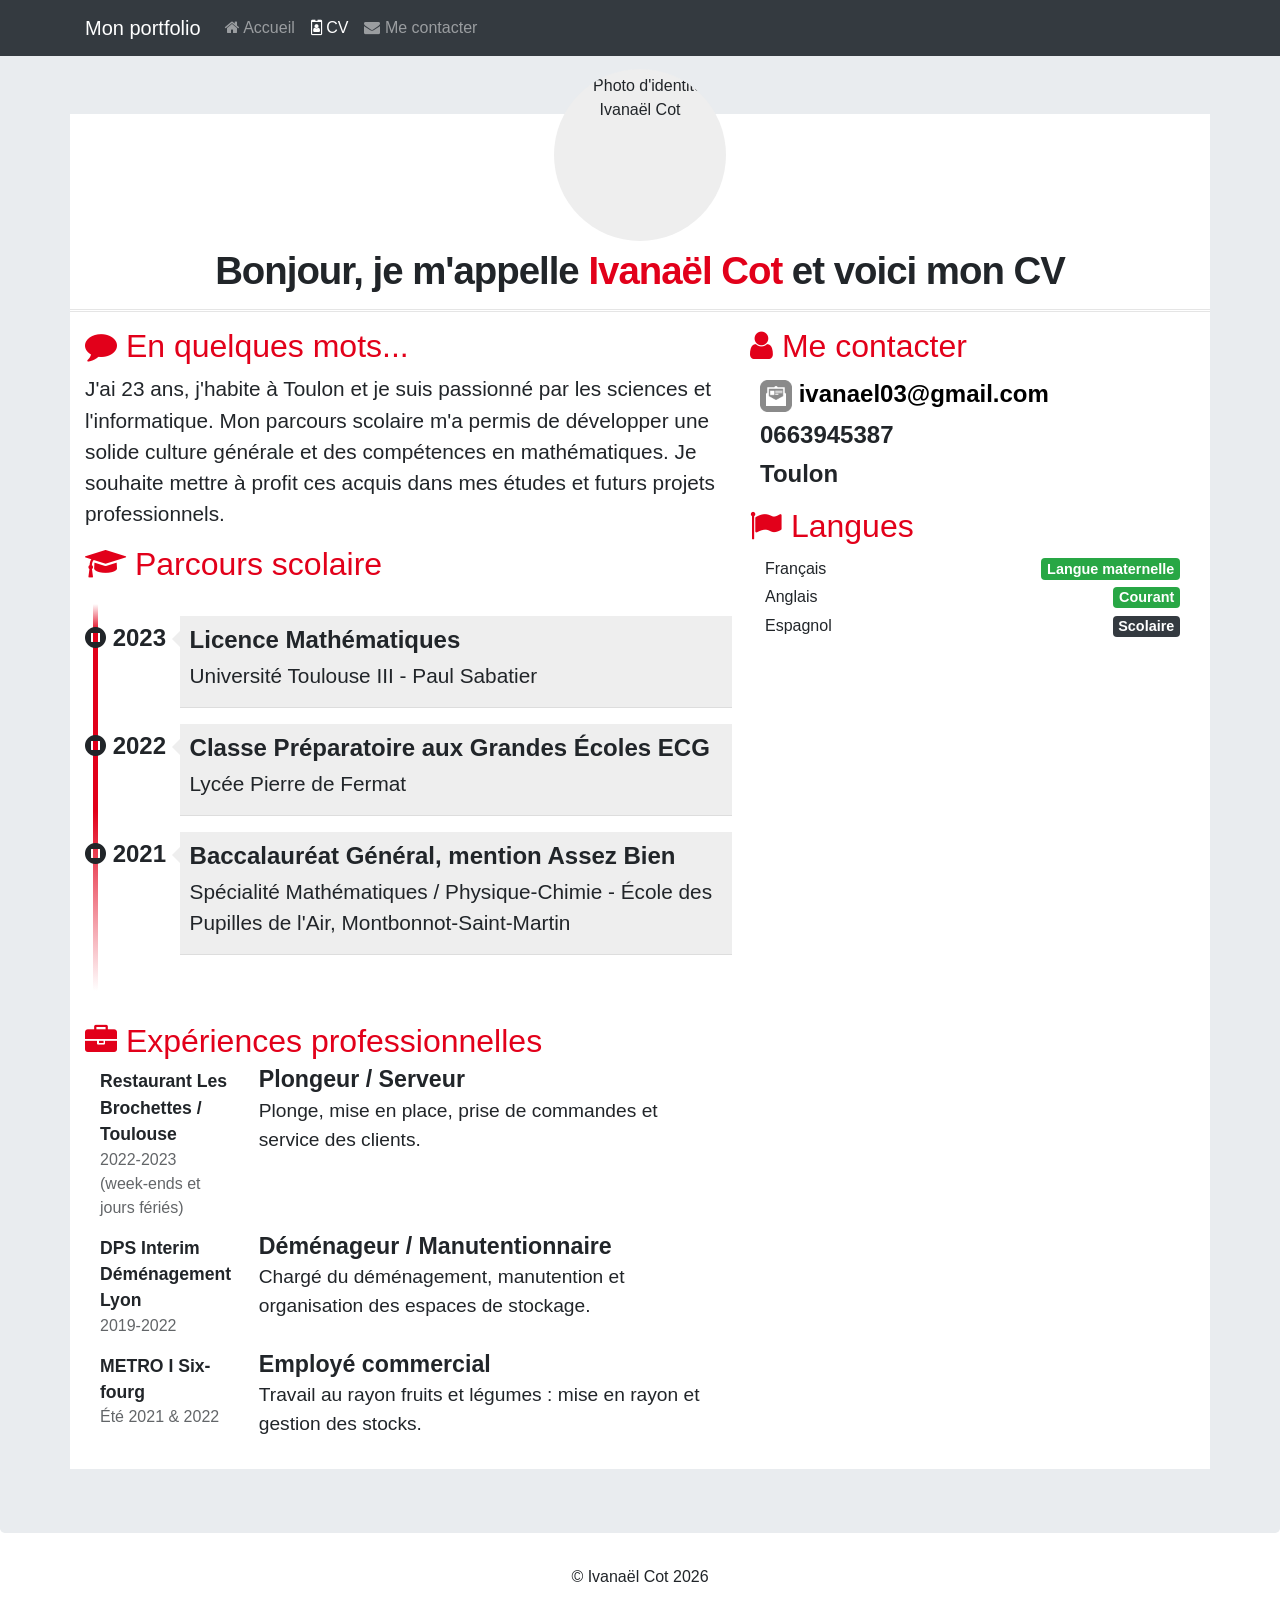
==== pages/cv.html @ 51ba4517 "maj cv" ====
<!doctype html>
<html lang="fr">
    <head>
        <meta charset="utf-8">
        <meta name="viewport" content="width=device-width, initial-scale=1, shrink-to-fit=no">
        <meta name="description" content="Portfolio d’Ivanaël Cot - BTS SIO / scolaire">
        <meta name="author" content="Ivanaël Cot">

        <link rel="stylesheet" href="https://cdn.jsdelivr.net/npm/bootstrap@4.6.0/dist/css/bootstrap.min.css">
        <title>CV Ivanaël Cot - BTS / scolaire</title>
        <link rel="icon" href="favicon.ico">
        <link href="https://maxcdn.bootstrapcdn.com/font-awesome/4.7.0/css/font-awesome.min.css" rel="stylesheet">
        <link href="../css/cv.css" rel="stylesheet">
    </head>
    <body>
        <nav class="navbar navbar-dark bg-dark fixed-top navbar-expand-md">
            <div class="container">
                <button type="button" class="navbar-toggler" data-toggle="collapse" data-target="#navbar" aria-controls="navbar">
                    <span class="sr-only">Navigation raccourcie</span>☰
                </button>
                <a class="navbar-brand" href="#">Mon portfolio</a>
                <div id="navbar" class="navbar-collapse collapse">
                    <ul class="nav navbar-nav">
                        <li class="nav-item">
                            <a href="../index.html" class="nav-link"><span class="fa fa-home"></span> Accueil</a>
                        </li>
                        <li class="active nav-item">
                            <a href="cv.html" class="nav-link"><span class="fa fa-id-badge"></span> CV</a>
                        </li>
                        <li class="nav-item"><a href="#" class="nav-link"><span class="fa fa-envelope"></span> Me contacter</a></li>
                    </ul>
                </div>
            </div>
        </nav>

        <div class="jumbotron">
            <div class="container">
                <div class="row cadreCV">
                    <div id="cv-entete" class="text-center">
                        <div id="cv-photo">
                            <img src="../images/MonPhoto.jpg" alt="Photo d'identité Ivanaël Cot">
                        </div>
                        <div id="cv-intro">
                            <h1>Bonjour, je m'appelle <span>Ivanaël Cot</span> et voici mon CV</h1>
                        </div>
                    </div>
                </div>

                <div class="row cadreCV">
                    <div class="col-12 col-md-7">
                        <div class="rubrique clearfix">
                            <h2><span class="fa fa-comment"></span> En quelques mots...</h2>
                            <p>J'ai 23 ans, j'habite à Toulon et je suis passionné par les sciences et l'informatique. 
                            Mon parcours scolaire m'a permis de développer une solide culture générale et des compétences en mathématiques. 
                            Je souhaite mettre à profit ces acquis dans mes études et futurs projets professionnels.</p>
                        </div>

                        <div class="rubrique clearfix">
                            <h2><span class="fa fa-graduation-cap"></span> Parcours scolaire</h2>
                            <ul id="parcours" class="clearfix">
                                <li>
                                    <div class="date float-left">
                                        <span class="fa fa-stop-circle"></span>&nbsp;2023
                                    </div>
                                    <div class="details float-right">
                                        <h3>Licence Mathématiques</h3>
                                        <p>Université Toulouse III - Paul Sabatier</p>
                                    </div>
                                </li>
                                <li>
                                    <div class="date float-left">
                                        <span class="fa fa-stop-circle"></span>&nbsp;2022
                                    </div>
                                    <div class="details float-right">
                                        <h3>Classe Préparatoire aux Grandes Écoles ECG</h3>
                                        <p>Lycée Pierre de Fermat</p>
                                    </div>
                                </li>
                                <li>
                                    <div class="date float-left">
                                        <span class="fa fa-stop-circle"></span>&nbsp;2021
                                    </div>
                                    <div class="details float-right">
                                        <h3>Baccalauréat Général, mention Assez Bien</h3>
                                        <p>Spécialité Mathématiques / Physique-Chimie - École des Pupilles de l'Air, Montbonnot-Saint-Martin</p>
                                    </div>
                                </li>
                            </ul>
                        </div>

                        <div class="rubrique clearfix">
                            <h2><span class="fa fa-briefcase"></span> Expériences professionnelles</h2>
                            <div class="experience clearfix">
                                <div class="col-3">
                                    <div class="lieu">Restaurant Les Brochettes / Toulouse</div>
                                    <div class="date">2022-2023 (week-ends et jours fériés)</div>
                                </div>
                                <div class="col-9">
                                    <div class="profession">Plongeur / Serveur</div>
                                    <div class="details">Plonge, mise en place, prise de commandes et service des clients.</div>
                                </div>
                            </div>
                            <div class="experience clearfix">
                                <div class="col-3">
                                    <div class="lieu">DPS Interim Déménagement Lyon</div>
                                    <div class="date">2019-2022</div>
                                </div>
                                <div class="col-9">
                                    <div class="profession">Déménageur / Manutentionnaire</div>
                                    <div class="details">Chargé du déménagement, manutention et organisation des espaces de stockage.</div>
                                </div>
                            </div>

                        
                            <div class="experience clearfix">
                                <div class="col-3">
                                    <div class="lieu">METRO I Six-fourg</div>
                                    <div class="date">Été 2021 & 2022</div>
                                </div>
                                <div class="col-9">
                                    <div class="profession">Employé commercial</div>
                                    <div class="details">Travail au rayon fruits et légumes : mise en rayon et gestion des stocks.</div>
                                </div>
                            </div>                
                        </div>
                    </div>

                    <div class="col-12 col-md-5">
                        <div class="rubrique clearfix">
                            <h2><span class="fa fa-user"></span> Me contacter</h2>
                            <div class="meContacter"><div class="details float-left">
                                <a href="mailto:ivanael03@gmail.com"><img class="contact-icon" src="../images/cv/mail-dreamstale47.png" alt="Mail"> ivanael03@gmail.com</a>
                            </div></div>
                            <div class="meContacter"><div class="details float-left">0663945387</div></div>
                            <div class="meContacter"><div class="details float-left">Toulon</div></div>
                        </div>

                        <div id="langues" class="rubrique clearfix">
                            <h2><span class="fa fa-flag"></span> Langues</h2>
                            <div class="container">
                                <div class="langue">Français</div>
                                <div class="niveau"><span class="badge badge-success">Langue maternelle</span></div>
                            </div>
                            <div class="container">
                                <div class="langue">Anglais</div>
                                <div class="niveau"><span class="badge badge-success">Courant</span></div>
                            </div>
                            <div class="container">
                                <div class="langue">Espagnol</div>
                                <div class="niveau"><span class="badge badge-dark">Scolaire</span></div>
                            </div>
                        </div>
                    </div>
                </div>
            </div>
        </div>

        <footer>
            <div class="container">
                <p class="text-center" id="copyright">© Ivanaël Cot 2026</p>
            </div>
        </footer>

        <script src="https://code.jquery.com/jquery-3.5.1.slim.min.js"></script>
        <script src="https://cdn.jsdelivr.net/npm/bootstrap@4.6.0/dist/js/bootstrap.bundle.min.js"></script>
    </body>
</html>
---- css/cv.css ----
body { padding-top: 50px; }
.cadreCV { padding-bottom: 15px; background: white; }

/****************************************
*     Entête du CV
****************************************/
#cv-entete { margin-top: -45px; width: 100%;}

#cv-photo {
    width: 172px;
    height: 172px;
    border-radius: 50%;
    overflow: hidden;
    padding: 5px;
    background: #eee;
    display: inline-block;
}
#cv-photo img { width: 160px; height: 160px; border-radius: 50%; }

#cv-intro h1 {
    margin: 0;
    padding: 0;
    font-size: 2.4em;
    font-weight: 700;
    letter-spacing: -1px;
}

#cv-intro h1 span { color: rgb(226,0,26); }

#cv-intro::after {
    background: url('images/ligne.png'); /* Dossier "images" est un
                                            sous-dossier de "css" (à créer) */
    width: 100%;
    height: 3px;
    margin-top: 15px;
    content: '';
    display: block;
}

/****************************************
*     Rubriques
****************************************/
.rubrique { margin-bottom: 15px; }
.rubrique h2 { color: rgb(226,0,26); }
.rubrique h2::before{ margin-right: 5px; }
.rubrique p{ font-size: 1.3em; line-height: 1.5em; }

/******************************************
*     Parcours scolaire
******************************************/
#parcours { margin-top: 20px; position: relative; padding: 1em 0; list-style: none; }
#parcours::before { width: 5px; height: 100%; position: absolute; left: 7.8px; top: 0; 
                    display: block; background: linear-gradient(to bottom, #ffffff 0%, 
                        #E2001A 7%, #E2001A, #ffffff 100%); content:""; }
#parcours li { width: 100%; z-index: 2; position: relative; float: left; }
#parcours .date .glyphicon-record::before { background: #FFFFFF; color: #555; }
#parcours .date { width: 75px; background-color: rgba(0, 0, 0, 0); font-size: 1.5em; 
                  font-weight: 700; display: inline-block; }
#parcours .details { width: 325px; display: inline-block; background: #eee;
                     position: relative; padding: 10px 10px 0 10px; 
                     border-bottom: 1px solid #ddd; margin: -4px -12px 20px 0; }
#parcours .details::after { content: ''; position: absolute; top: 15px; right: 0; 
                            left: -16px; height: 0; width: 0; border: solid transparent; 
                            border-right-color: #eee; border-width: 8px; 
                            pointer-events: none; }
#parcours .details h3{ font-size: 1.5em; margin: 0; padding: 0; font-weight: 700; }
#parcours .details p{ font-size: 1.3em; margin-top: 5px; padding: 0; }

/* Pour empècher la déformation du parcours scolaire selon la STA */
@media (min-width: 500px) { #parcours .date { width: 20%; }
                            #parcours .details { width: 80%; } 
}
@media (min-width: 768px) { #parcours .date { width: 25%; }
                            #parcours .details { width: 75%; }
}
@media (min-width: 992px) { #parcours .date { width: 17%; }
                            #parcours .details { width: 83%; }
}
@media (min-width: 1200px) { #parcours .date { width: 13%; }
                             #parcours .details { width: 87%; }
}

/******************************************
*     Expériences professionnelles
******************************************/
.experience { display:flex; margin-bottom: 15px; }
.experience .lieu { font-size: 1.1em; font-weight: bold; }
.experience .date { font-size: 1em; opacity: 0.7; }
.experience .profession { font-size: 1.45em; font-weight: bold; margin-top: -6px; }
.experience .details { font-size: 1.2em; line-height: 1.5em; }

/******************************************
*     Me contacter
******************************************/
.meContacter { clear: both; }
.meContacter .details { width: 100%; margin-left: 10px; margin-top: 3px;
                        font-size: 1.5em; font-weight: 700; justify-content: space-between; }
.contact-icon { filter: grayscale(1); -webkit-filter: grayscale(1);
                -moz-filter: grayscale(1); -ms-filter: grayscale(1);
                -o-filter: grayscale(1); height: 32px; width: 32px; 
                margin: 2px 0; }
.meContacter a, .meContacter a:hover { text-decoration: none; color: black; }
.meContacter a:hover>img { 
  filter: grayscale(0);
  -webkit-filter: grayscale(0);
  -moz-filter: grayscale(0);
  -ms-filter: grayscale(0);
  -o-filter: grayscale(0);
}
/******************************************
*     Compétences 
******************************************/
#competences .container { display: flex; flex-direction: row; justify-content: space-between; }
#competences .container .libelle { font-size: 1.3em; }
#competences .container .classement {
    background: scroll transparent url(images/Red-Rating-Stars.png) no-repeat;
    width: 160px; height: 27px; 
}
#competences .container .classement0 { background-position: 0 -142px; }
#competences .container .classement1 { background-position: 0 -112px; }
#competences .container .classement2 { background-position: 0 -84px; }
#competences .container .classement3 { background-position: 0 -56px; }
#competences .container .classement4 { background-position: 0 -28px; }
#competences .container .classement5 { background-position: 0 0px; }

/******************************************
*     Langues
******************************************/
#langues .container { display: flex; flex-direction: row; justify-content: space-between; }
#langues .langue { font-size: 1em; padding-top: 3px; width: min-content; display: flex; }
#langues .niveau { font-size: 1.2em; }

/******************************************
*     Passions
******************************************/
.passion{ color: #fff; display: inline-block; margin-right: 5px;
          margin-bottom: 5px; padding: 5px 5px 5px 5px; background: #000;
          position: relative; font-size: 1.2em; border-radius: 10px; }
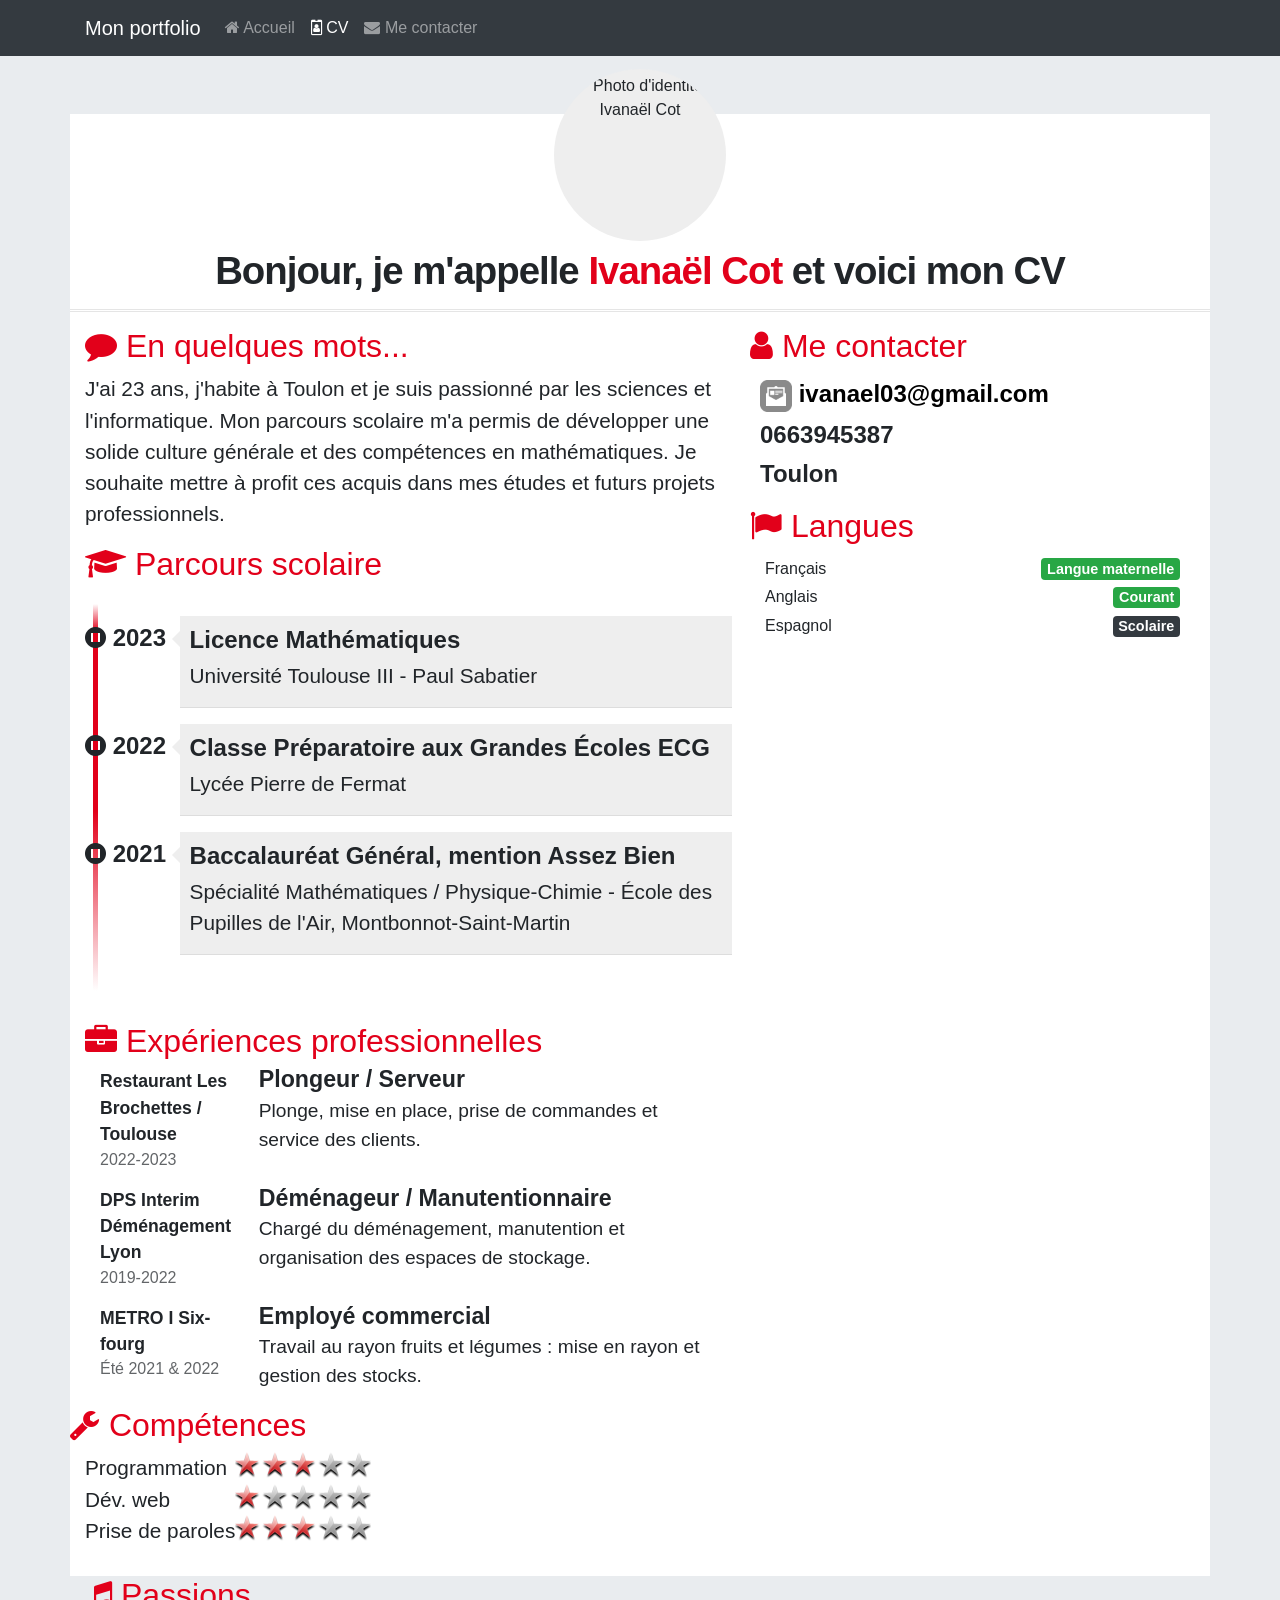
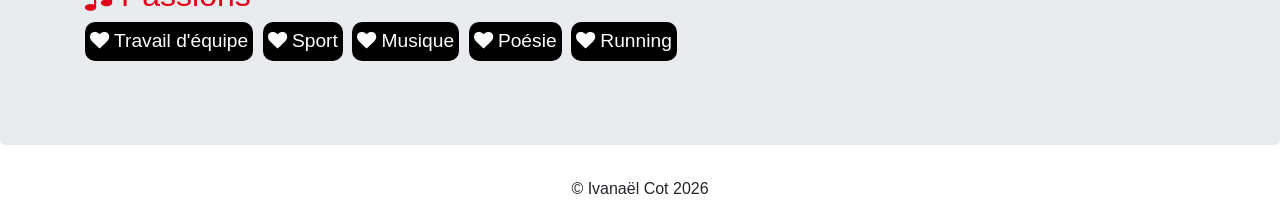
==== commit 9a8aca52: "correction cv" ====
--- a/pages/cv.html
+++ b/pages/cv.html
@@ -93,7 +93,7 @@
                             <div class="experience clearfix">
                                 <div class="col-3">
                                     <div class="lieu">Restaurant Les Brochettes / Toulouse</div>
-                                    <div class="date">2022-2023 (week-ends et jours fériés)</div>
+                                    <div class="date">2022-2023</div>
                                 </div>
                                 <div class="col-9">
                                     <div class="profession">Plongeur / Serveur</div>
@@ -151,6 +151,30 @@
                             </div>
                         </div>
                     </div>
+                             <div id="competences" class="rubrique clearfix">
+                                <h2><span class="fa fa-wrench"></span> Compétences</h2>
+                                <div class="container">
+                                    <div class="libelle">Programmation</div>
+                                    <div class="classement classement3"></div>
+                                </div>
+                                <div class="container">
+                                    <div class="libelle">Dév. web</div>
+                                    <div class="classement classement1"></div>
+                                </div>
+                                <div class="container">
+                                    <div class="libelle">Prise de paroles</div>
+                                    <div class="classement classement3"></div>
+                                </div>
+                            </div>
+                        </div>
+                        <div class="rubrique clearfix">
+                            <h2><span class="fa fa-music"></span> Passions</h2>
+                            <div class="passion"> <span class="fa fa-heart"></span> Travail d'équipe</div>
+                            <div class="passion"> <span class="fa fa-heart"></span> Sport</div>
+                            <div class="passion"> <span class="fa fa-heart"></span> Musique</div>
+                            <div class="passion"> <span class="fa fa-heart"></span> Poésie</div>
+                            <div class="passion"> <span class="fa fa-heart"></span> Running</div>
+                        </div>
                 </div>
             </div>
         </div>
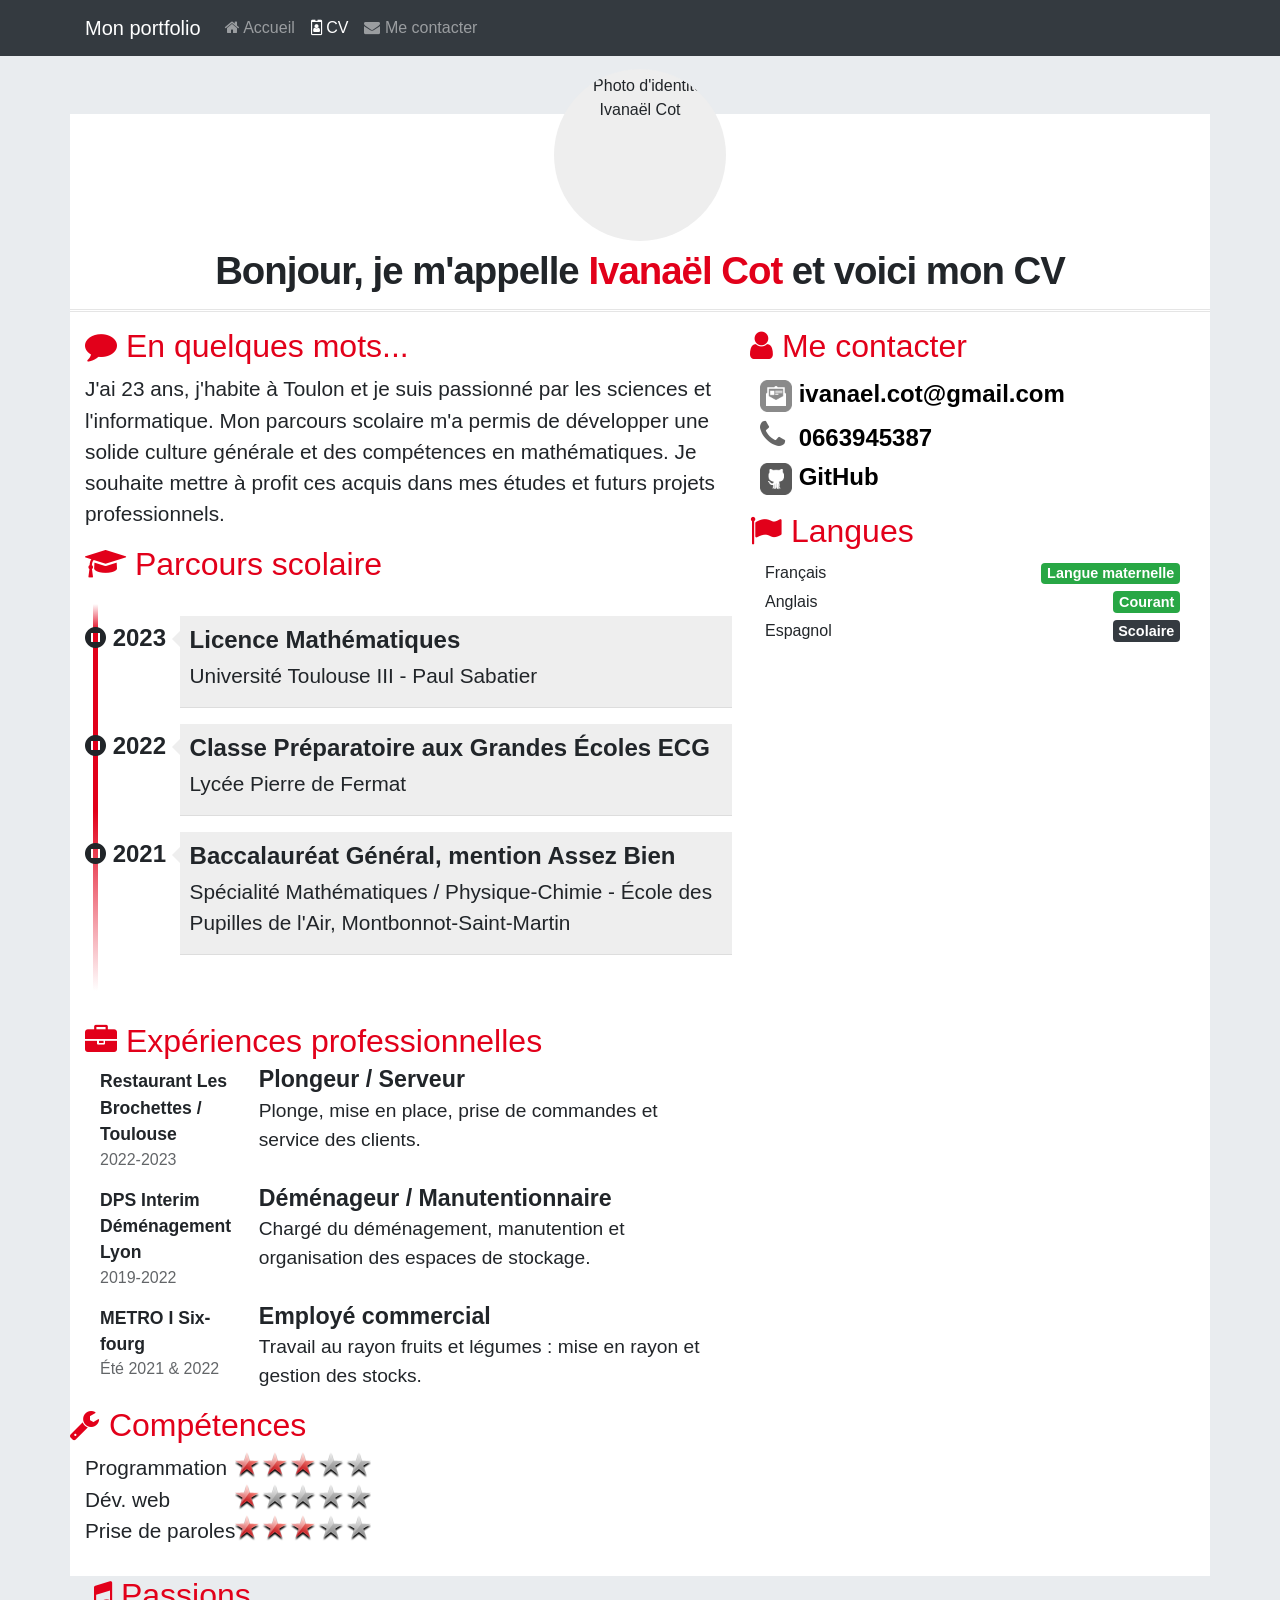
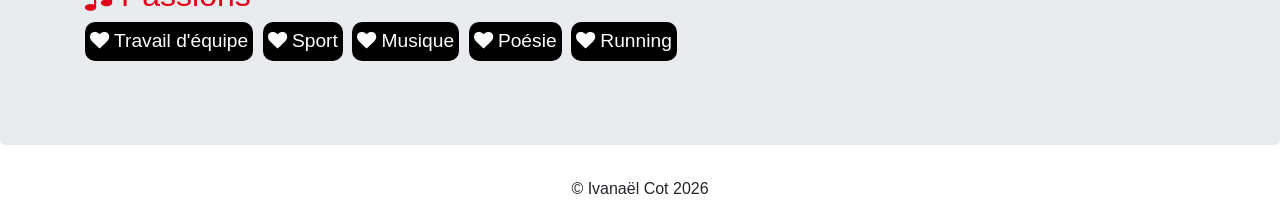
==== commit c092290b: "maj cv" ====
--- a/pages/cv.html
+++ b/pages/cv.html
@@ -129,10 +129,16 @@
                         <div class="rubrique clearfix">
                             <h2><span class="fa fa-user"></span> Me contacter</h2>
                             <div class="meContacter"><div class="details float-left">
-                                <a href="mailto:ivanael03@gmail.com"><img class="contact-icon" src="../images/cv/mail-dreamstale47.png" alt="Mail"> ivanael03@gmail.com</a>
+                                <a href="mailto:ivanael.cot@gmail.com"><img class="contact-icon" src="../images/cv/mail-dreamstale47.png" alt="Mail"> ivanael.cot@gmail.com</a>
                             </div></div>
-                            <div class="meContacter"><div class="details float-left">0663945387</div></div>
-                            <div class="meContacter"><div class="details float-left">Toulon</div></div>
+                            <div class="meContacter"><div class="details float-left"><a href="tel:0663945387"><i class="fa fa-phone contact-icon"></i> 0663945387</a></div></div>
+
+                            
+                             <div class="meContacter">
+                                <div class="details float-left"> <a href="https://github.com/Ivanael-cot/" title="Lien vers le profil GitHub d'Amélia Pilou">
+                                        <img class="contact-icon" src="../images/cv/github2-dreamstale35.png" alt="Icone de GitHub"> GitHub</a>
+                                </div>
+                            </div>
                         </div>
 
                         <div id="langues" class="rubrique clearfix">
--- a/css/cv.css
+++ b/css/cv.css
@@ -99,6 +99,7 @@
                 -moz-filter: grayscale(1); -ms-filter: grayscale(1);
                 -o-filter: grayscale(1); height: 32px; width: 32px; 
                 margin: 2px 0; }
+.contact-icon.fa { color: #666; font-size: 32px; margin: 2px 0; }
 .meContacter a, .meContacter a:hover { text-decoration: none; color: black; }
 .meContacter a:hover>img { 
   filter: grayscale(0);
@@ -107,6 +108,7 @@
   -ms-filter: grayscale(0);
   -o-filter: grayscale(0);
 }
+.meContacter a:hover>i { color: rgb(226,0,26); }
 /******************************************
 *     Compétences 
 ******************************************/
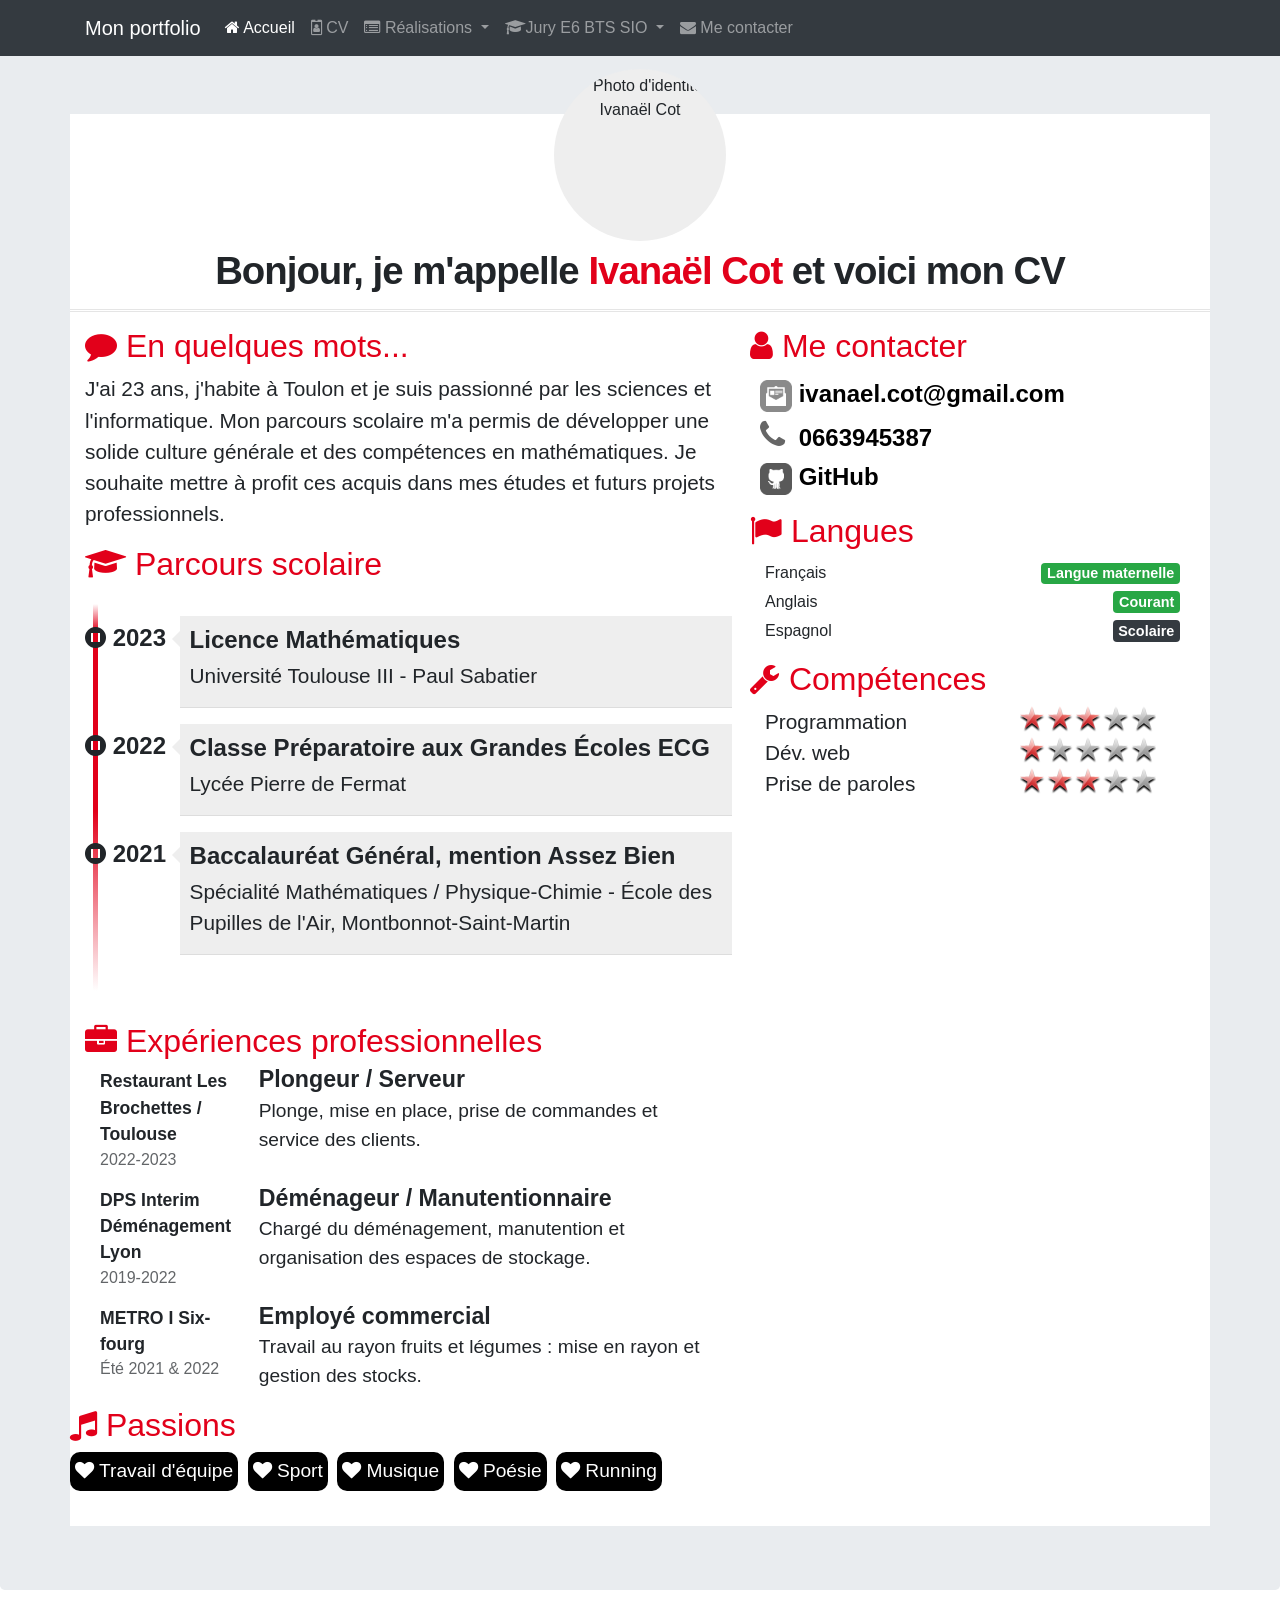
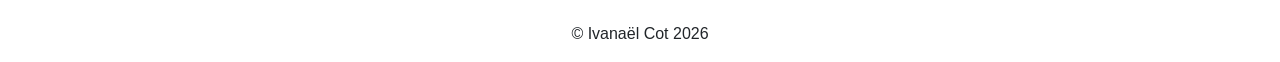
==== commit e089d9c2: "correction cv" ====
--- a/pages/cv.html
+++ b/pages/cv.html
@@ -21,11 +21,50 @@
                 <a class="navbar-brand" href="#">Mon portfolio</a>
                 <div id="navbar" class="navbar-collapse collapse">
                     <ul class="nav navbar-nav">
+                        <li class="active nav-item">
+                            <a href="index.html" class="nav-link"><span class="fa fa-home"></span> Accueil</a>
+                        </li>
                         <li class="nav-item">
-                            <a href="../index.html" class="nav-link"><span class="fa fa-home"></span> Accueil</a>
-                        </li>
-                        <li class="active nav-item">
-                            <a href="cv.html" class="nav-link"><span class="fa fa-id-badge"></span> CV</a>
+                            <a href="pages/cv.html" class="nav-link"><span class="fa fa-id-badge"></span> CV</a>
+                        </li>
+                        <li class="dropdown nav-item">
+                            <a href="#" class="dropdown-toggle nav-link" data-toggle="dropdown" role="button">
+                                <span class="fa fa-list-alt"></span> Réalisations <span class="caret"></span>
+                            </a>
+                            <ul class="dropdown-menu" role="menu">
+                                <li role="presentation" class="dropdown-header dropdown-item">En autonomie</li>
+                                <li role="presentation" class="dropdown-item"><a role="menuitem" href="pages/appliandroid.html">Application Android</a></li>
+                                <li role="presentation" class="dropdown-item"><a role="menuitem" href="#">Site web</a></li>
+                                <li role="presentation" class="dropdown-item"><a role="menuitem" href="#">Études et analyses</a></li>
+                                <li role="presentation" class="dropdown-divider"></li>
+                                <li role="presentation" class="dropdown-header dropdown-item">En entreprise</li>
+                                <li role="presentation" class="dropdown-item"><a role="menuitem" href="#">Projet de 1ère année</a></li>
+                                <li role="presentation" class="dropdown-item"><a role="menuitem" href="#">Projet de 2ème année</a></li>
+                            </ul>
+                        </li>
+                        <li class="dropdown nav-item">
+                            <a href="#" class="dropdown-toggle nav-link" data-toggle="dropdown" role="button">
+                                <span class="fa fa-graduation-cap"></span>Jury E6 BTS SIO <span class="caret"></span>
+                            </a>
+                            <ul class="dropdown-menu" role="menu">
+                                <li class="dropdown-header dropdown-item" role="presentation">Documentations contexte</li>
+                                <li role="presentation" class="dropdown-item"><a role="menuitem" href="#">Présentation</a></li>
+                                <li role="presentation" class="dropdown-item"><a role="menuitem" href="#">Application</a></li>
+                                <li role="presentation" class="dropdown-item"><a role="menuitem" href="#">Missions à réaliser</a></li>
+                                <li role="presentation" class="dropdown-item"><a role="menuitem" href="#">Annexes</a></li>
+                                <li role="presentation" class="dropdown-divider"></li>
+                                <li role="presentation" class="dropdown-header dropdown-item">Fiches d'examen</li>
+                                <li role="presentation" class="dropdown-item"><a role="menuitem" href="#">Situation professionnelle n°1</a></li>
+                                <li role="presentation" class="dropdown-item"><a role="menuitem" href="#">Situation professionnelle n°2</a></li>
+                                <li role="presentation" class="dropdown-divider"></li>
+                                <li role="presentation" class="dropdown-header dropdown-item">Démonstrations</li>
+                                <li role="presentation" class="dropdown-item"><a role="menuitem" href="#">Démo SP n°1</a></li>
+                                <li role="presentation" class="dropdown-item"><a role="menuitem" href="#">Démo SP n°2</a></li>
+                                <li role="presentation" class="dropdown-divider"></li>
+                                <li role="presentation" class="dropdown-header dropdown-item">Codes sources</li>
+                                <li role="presentation" class="dropdown-item"><a role="menuitem" href="#">Sources SP n°1</a></li>
+                                <li role="presentation" class="dropdown-item"><a role="menuitem" href="#">Sources SP n°2</a></li>
+                            </ul>
                         </li>
                         <li class="nav-item"><a href="#" class="nav-link"><span class="fa fa-envelope"></span> Me contacter</a></li>
                     </ul>
@@ -156,8 +195,7 @@
                                 <div class="niveau"><span class="badge badge-dark">Scolaire</span></div>
                             </div>
                         </div>
-                    </div>
-                             <div id="competences" class="rubrique clearfix">
+                        <div id="competences" class="rubrique clearfix">
                                 <h2><span class="fa fa-wrench"></span> Compétences</h2>
                                 <div class="container">
                                     <div class="libelle">Programmation</div>
@@ -181,6 +219,8 @@
                             <div class="passion"> <span class="fa fa-heart"></span> Poésie</div>
                             <div class="passion"> <span class="fa fa-heart"></span> Running</div>
                         </div>
+                    </div>
+                             
                 </div>
             </div>
         </div>
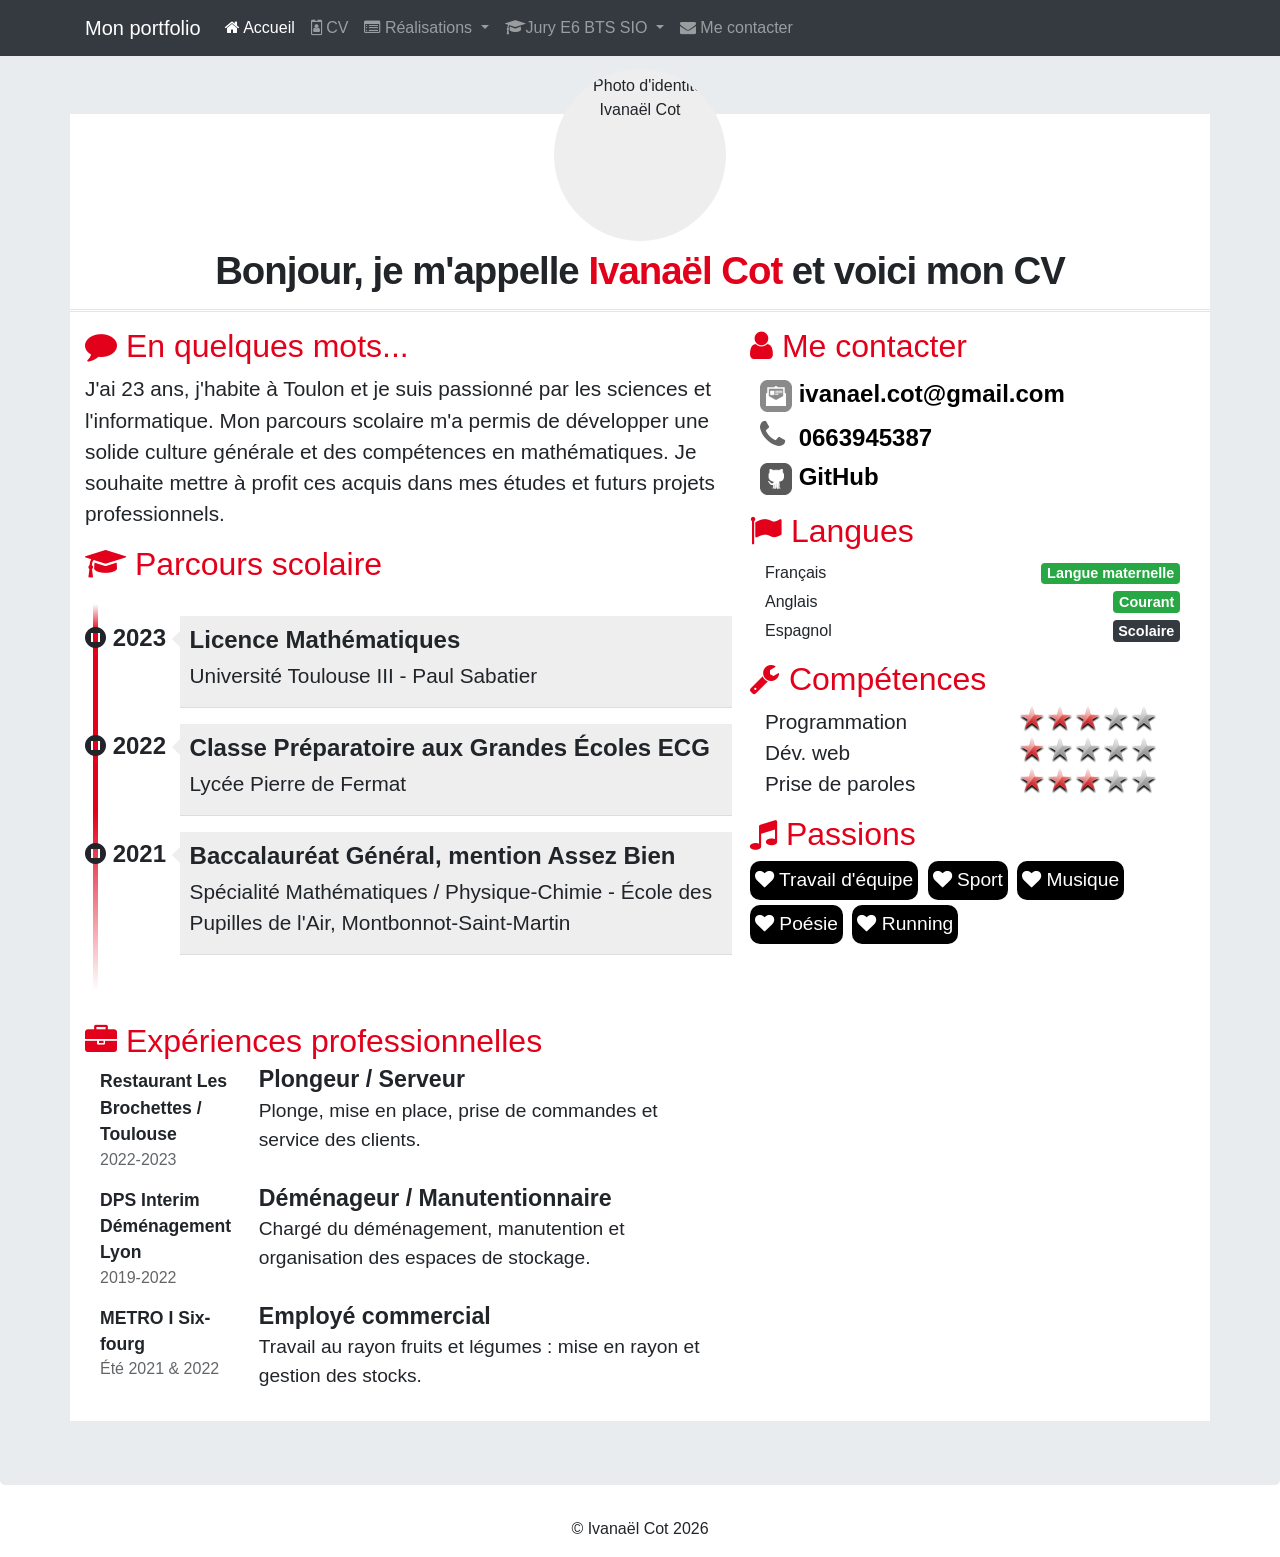
==== commit 9a283265: "correction cv" ====
--- a/pages/cv.html
+++ b/pages/cv.html
@@ -210,8 +210,7 @@
                                     <div class="classement classement3"></div>
                                 </div>
                             </div>
-                        </div>
-                        <div class="rubrique clearfix">
+                            <div class="rubrique clearfix">
                             <h2><span class="fa fa-music"></span> Passions</h2>
                             <div class="passion"> <span class="fa fa-heart"></span> Travail d'équipe</div>
                             <div class="passion"> <span class="fa fa-heart"></span> Sport</div>
@@ -219,6 +218,8 @@
                             <div class="passion"> <span class="fa fa-heart"></span> Poésie</div>
                             <div class="passion"> <span class="fa fa-heart"></span> Running</div>
                         </div>
+                        </div>
+                        
                     </div>
                              
                 </div>
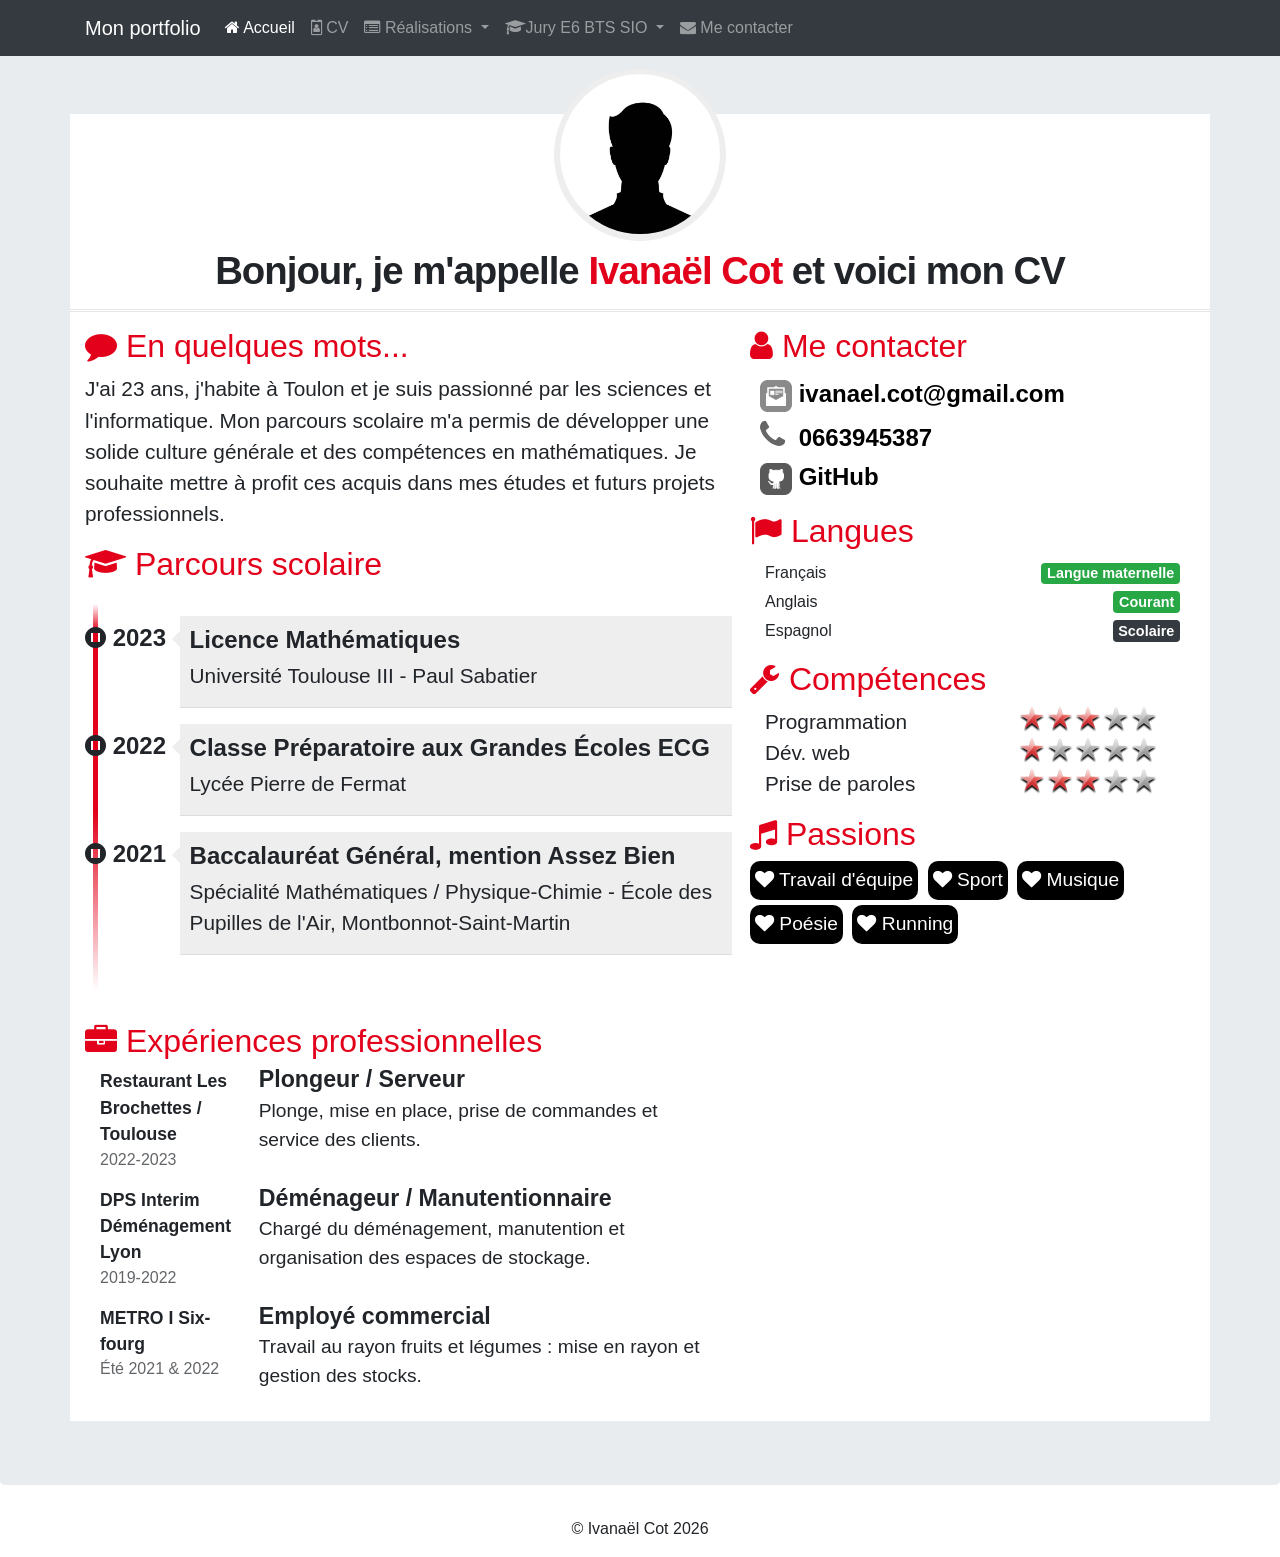
==== commit d8b57d6b: "update cv et index" ====
--- a/pages/cv.html
+++ b/pages/cv.html
@@ -77,7 +77,7 @@
                 <div class="row cadreCV">
                     <div id="cv-entete" class="text-center">
                         <div id="cv-photo">
-                            <img src="../images/MonPhoto.jpg" alt="Photo d'identité Ivanaël Cot">
+                            <img src="../PpPortfolio.jpg" alt="Photo de profil annonyme">
                         </div>
                         <div id="cv-intro">
                             <h1>Bonjour, je m'appelle <span>Ivanaël Cot</span> et voici mon CV</h1>
@@ -174,7 +174,7 @@
 
                             
                              <div class="meContacter">
-                                <div class="details float-left"> <a href="https://github.com/Ivanael-cot/" title="Lien vers le profil GitHub d'Amélia Pilou">
+                                <div class="details float-left"> <a href="https://github.com/Ivanael-cot/" title="Lien vers le profil GitHub d'Ivanaël Cot">
                                         <img class="contact-icon" src="../images/cv/github2-dreamstale35.png" alt="Icone de GitHub"> GitHub</a>
                                 </div>
                             </div>
--- a/css/cv.css
+++ b/css/cv.css
@@ -28,7 +28,7 @@
 #cv-intro h1 span { color: rgb(226,0,26); }
 
 #cv-intro::after {
-    background: url('images/ligne.png'); /* Dossier "images" est un
+    background: url('../images/ligne.png'); /* Dossier "images" est un
                                             sous-dossier de "css" (à créer) */
     width: 100%;
     height: 3px;
@@ -115,7 +115,7 @@
 #competences .container { display: flex; flex-direction: row; justify-content: space-between; }
 #competences .container .libelle { font-size: 1.3em; }
 #competences .container .classement {
-    background: scroll transparent url(images/Red-Rating-Stars.png) no-repeat;
+    background: scroll transparent url(../images/Red-Rating-Stars.png) no-repeat;
     width: 160px; height: 27px; 
 }
 #competences .container .classement0 { background-position: 0 -142px; }
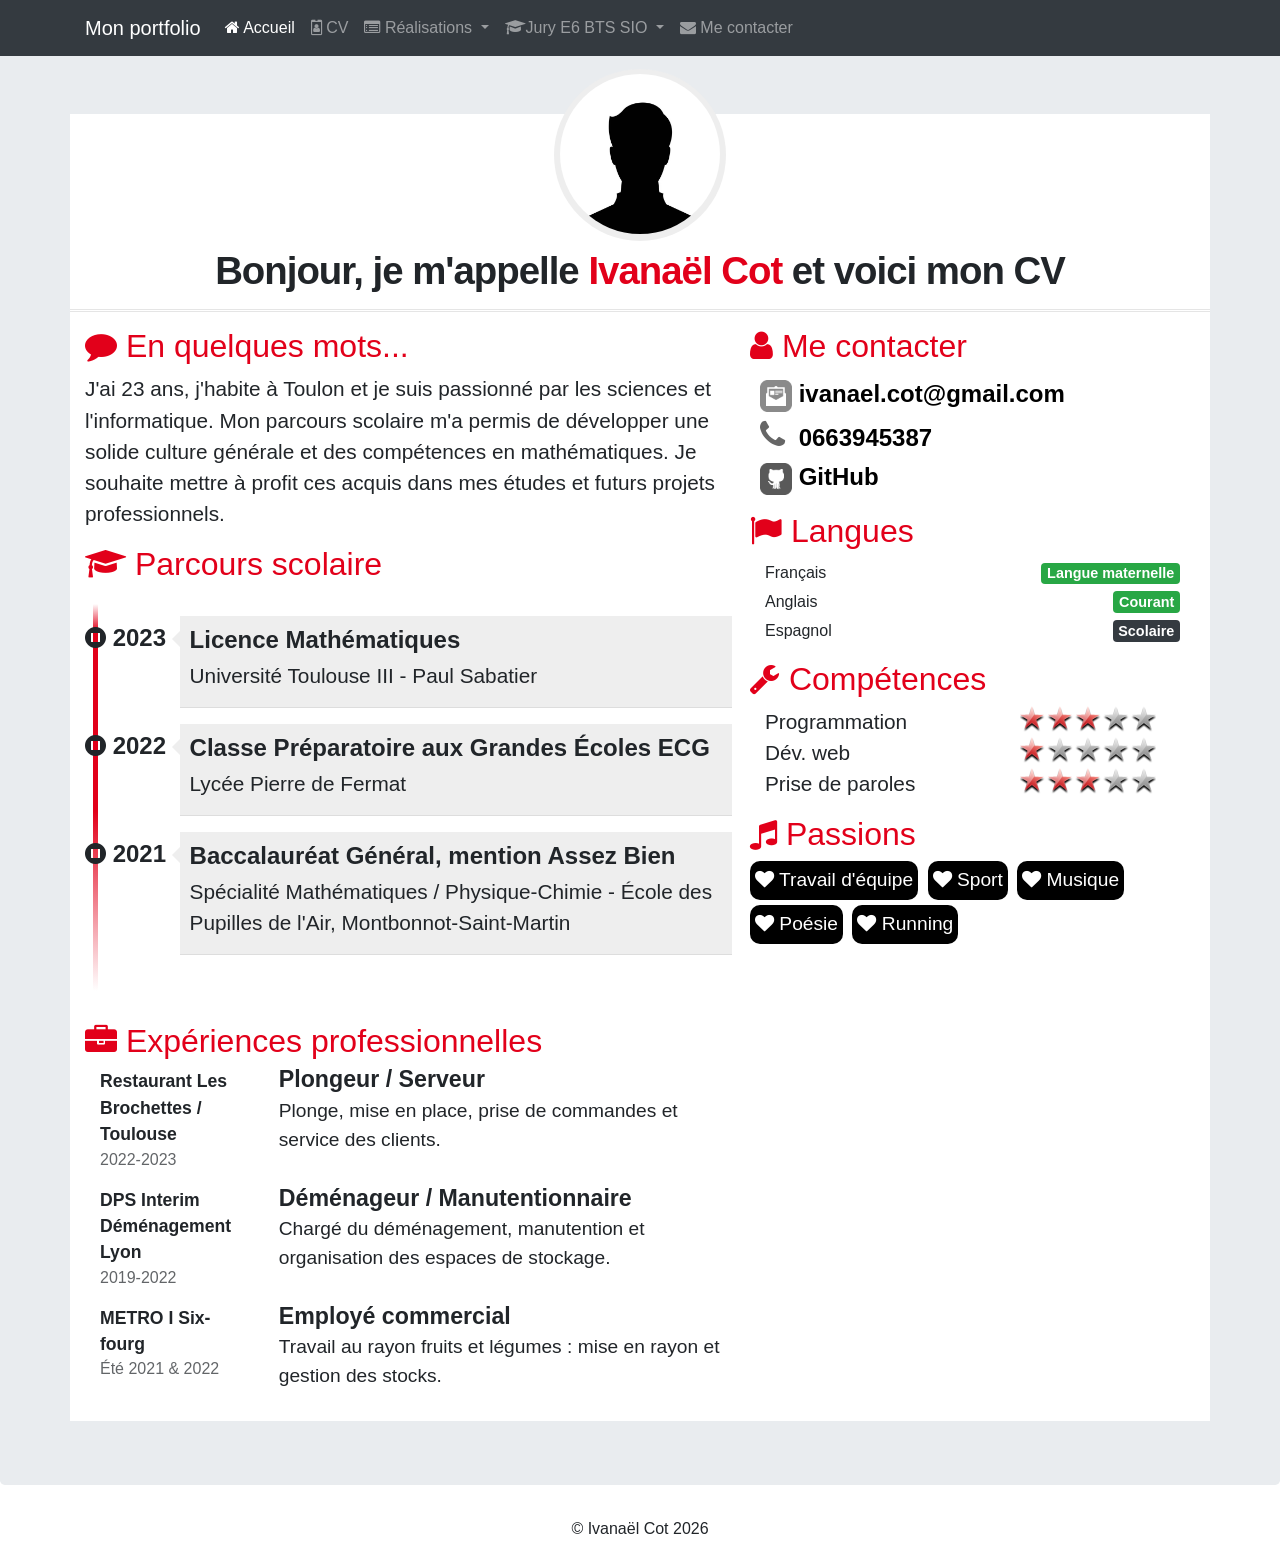
==== commit 22ff7861: "derniers correctifs" ====
--- a/pages/cv.html
+++ b/pages/cv.html
@@ -8,7 +8,7 @@
 
         <link rel="stylesheet" href="https://cdn.jsdelivr.net/npm/bootstrap@4.6.0/dist/css/bootstrap.min.css">
         <title>CV Ivanaël Cot - BTS / scolaire</title>
-        <link rel="icon" href="favicon.ico">
+        <link rel="icon" href="../favicon.ico">
         <link href="https://maxcdn.bootstrapcdn.com/font-awesome/4.7.0/css/font-awesome.min.css" rel="stylesheet">
         <link href="../css/cv.css" rel="stylesheet">
     </head>
@@ -22,10 +22,10 @@
                 <div id="navbar" class="navbar-collapse collapse">
                     <ul class="nav navbar-nav">
                         <li class="active nav-item">
-                            <a href="index.html" class="nav-link"><span class="fa fa-home"></span> Accueil</a>
+                            <a href="../index.html" class="nav-link"><span class="fa fa-home"></span> Accueil</a>
                         </li>
                         <li class="nav-item">
-                            <a href="pages/cv.html" class="nav-link"><span class="fa fa-id-badge"></span> CV</a>
+                            <a href="cv.html" class="nav-link"><span class="fa fa-id-badge"></span> CV</a>
                         </li>
                         <li class="dropdown nav-item">
                             <a href="#" class="dropdown-toggle nav-link" data-toggle="dropdown" role="button">
@@ -33,7 +33,7 @@
                             </a>
                             <ul class="dropdown-menu" role="menu">
                                 <li role="presentation" class="dropdown-header dropdown-item">En autonomie</li>
-                                <li role="presentation" class="dropdown-item"><a role="menuitem" href="pages/appliandroid.html">Application Android</a></li>
+                                <li role="presentation" class="dropdown-item"><a role="menuitem" href="#">Application Android</a></li>
                                 <li role="presentation" class="dropdown-item"><a role="menuitem" href="#">Site web</a></li>
                                 <li role="presentation" class="dropdown-item"><a role="menuitem" href="#">Études et analyses</a></li>
                                 <li role="presentation" class="dropdown-divider"></li>
@@ -66,7 +66,7 @@
                                 <li role="presentation" class="dropdown-item"><a role="menuitem" href="#">Sources SP n°2</a></li>
                             </ul>
                         </li>
-                        <li class="nav-item"><a href="#" class="nav-link"><span class="fa fa-envelope"></span> Me contacter</a></li>
+                        <li class="nav-item"><a href="mailto:ivanael.cot@gmail.com" class="nav-link"><span class="fa fa-envelope"></span> Me contacter</a></li>
                     </ul>
                 </div>
             </div>
--- a/css/cv.css
+++ b/css/cv.css
@@ -137,4 +137,11 @@
 ******************************************/
 .passion{ color: #fff; display: inline-block; margin-right: 5px;
           margin-bottom: 5px; padding: 5px 5px 5px 5px; background: #000;
-          position: relative; font-size: 1.2em; border-radius: 10px; }+          position: relative; font-size: 1.2em; border-radius: 10px; }
+
+/******************************************
+*     Expériences professionnelles
+******************************************/
+.experience .col-9 {
+    margin-left: 20px;
+}
